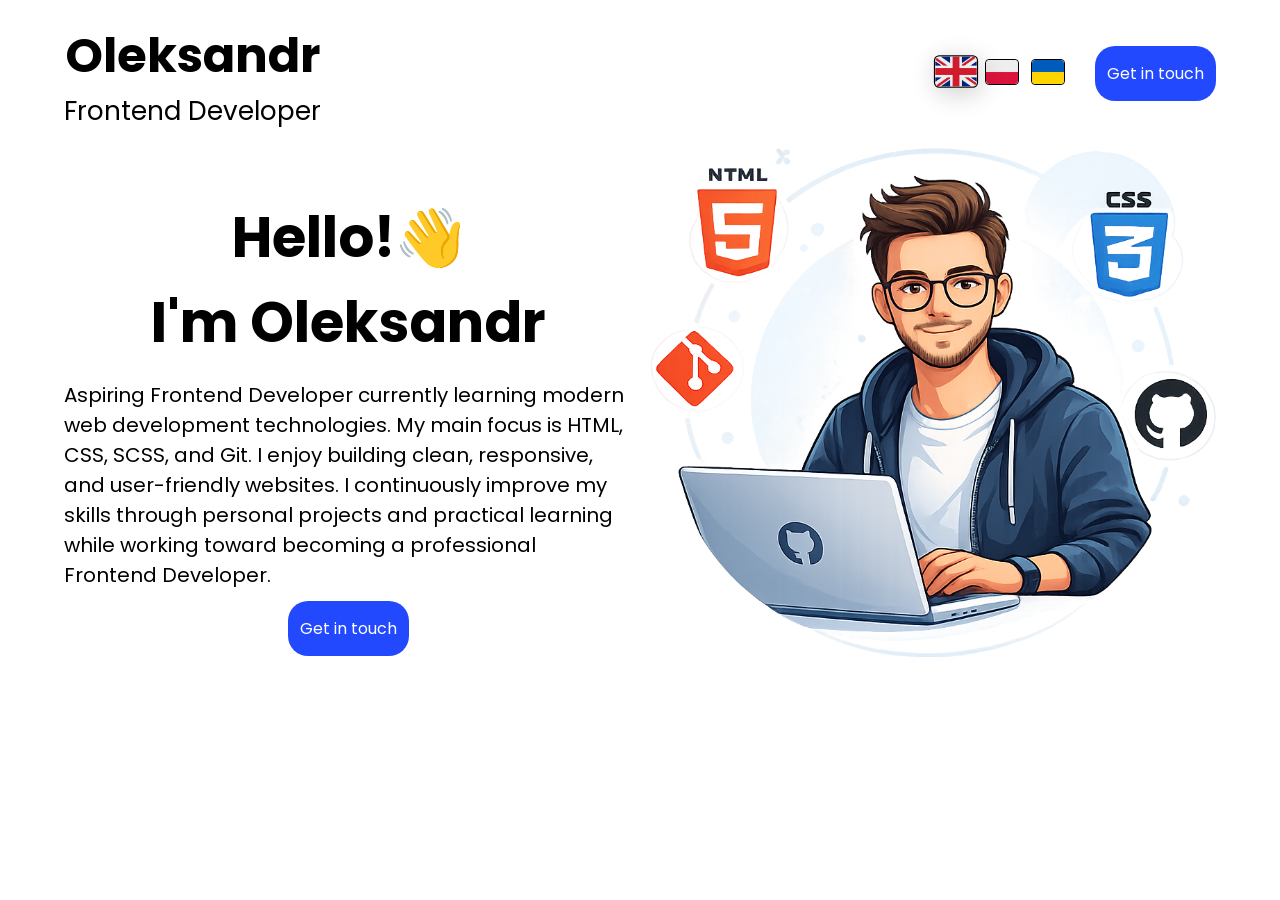
==== index.html @ ffe97f20 "First commit" ====
<!doctype html>
<html lang="en">
  <head>
    <meta charset="UTF-8" />
    <meta name="viewport" content="width=device-width, initial-scale=1.0" />
    <link rel="stylesheet" href="css/main.css" />
    <title>Portfolio</title>
  </head>
  <body>
    <header class="container">
      <div class="logo">
        <p>Oleksandr</p>
        <span>Frontend Developer</span>
      </div>
      <div class="header-btns">
        <div class="lang">
          <a class="selected" href="#"><img src="img/eng-lng.png" alt="" /></a>
          <a href="/index-pl.html"><img src="img/pl-lng.png" alt="" /></a>
          <a href="/index-ua.html"><img src="img/ua-lng.png" alt="" /></a>
        </div>
        <div class="contact">
          <a href="mailto:boriska03071997@gmail.com">Get in touch</a>
        </div>
      </div>
    </header>

    <div class="hero container">
      <div class="hero-content">
        <h1>Hello!👋</h1>
        <h1>I'm Oleksandr</h1>
        <p>
          Aspiring Frontend Developer currently learning modern web development
          technologies. My main focus is HTML, CSS, SCSS, and Git. I enjoy
          building clean, responsive, and user-friendly websites. I continuously
          improve my skills through personal projects and practical learning
          while working toward becoming a professional Frontend Developer.
        </p>
        <div class="contact">
          <a href="mailto:boriska03071997@gmail.com">Get in touch</a>
        </div>
      </div>
      <div class="hero-img">
        <img src="img/avatar.png" alt="" />
      </div>
    </div>
  </body>
</html>
---- css/main.css ----
@import url("https://fonts.googleapis.com/css2?family=Poppins:ital,wght@0,100;0,200;0,300;0,400;0,500;0,600;0,700;0,800;0,900;1,100;1,200;1,300;1,400;1,500;1,600;1,700;1,800;1,900&display=swap");
body {
  font-family: "Poppins", sans-serif;
  font-weight: 400;
  font-style: normal;
  font-size: 18px;
  text-decoration: none;
}

.container {
  position: relative;
  max-width: 1440px;
  margin: 0 auto;
}

* {
  margin: 0;
  padding: 0;
  transition: all 500ms ease;
}

a {
  text-decoration: none;
}

img {
  max-width: 100%;
}

header {
  padding-top: 20px;
  width: 90%;
  display: flex;
  justify-content: space-between;
  align-items: center;
}
header .logo {
  text-align: center;
}
header .logo p {
  font-weight: 700;
  font-size: 32px;
}
header .header-btns {
  display: flex;
  justify-content: flex-end;
  gap: 30px;
}
header .header-btns .lang {
  display: flex;
  gap: 12px;
}
header .header-btns .lang .selected {
  pointer-events: none;
}
header .header-btns .lang .selected img {
  border: 1px solid #000;
  box-shadow: 2px 4px 20px rgba(0, 0, 0, 0.2);
  transform: scale(1.3);
}
header .header-btns .lang img:hover {
  transform: scale(1.1);
  box-shadow: 2px 4px 30px rgba(0, 0, 0, 0.2);
}
header .header-btns .lang img {
  width: 24px;
  border: 1px solid #000;
  border-radius: 4px;
}
header .header-btns .contact a {
  font-size: 16px;
  color: #fff;
  padding: 16px 12px;
  border-radius: 20px;
  background: #2349ff;
}
header .header-btns .contact a:hover {
  background: #0f33e4;
  box-shadow: 2px 4px 20px rgba(0, 0, 0, 0.4);
}
@media (min-width: 768px) {
  header .logo p {
    font-size: 48px;
  }
  header .logo span {
    font-size: 26px;
  }
  header .header-btns .lang img {
    width: 32px;
  }
}

.hero {
  gap: 15px;
  width: 90%;
  display: flex;
  flex-direction: column;
  align-items: center;
}
.hero .hero-content {
  margin-top: 40px;
  width: 100%;
  text-align: center;
}
.hero .hero-content h1 {
  font-size: 48px;
  font-weight: 700;
}
.hero .hero-content p {
  margin-top: 15px;
}
.hero .hero-content .contact {
  margin-top: 24px;
}
.hero .hero-content .contact a {
  font-size: 16px;
  color: #fff;
  padding: 16px 12px;
  border-radius: 20px;
  background: #2349ff;
}
.hero .hero-content .contact a:hover {
  background: #0f33e4;
  box-shadow: 2px 4px 20px rgba(0, 0, 0, 0.4);
}
.hero .hero-img {
  width: 100%;
  overflow: hidden;
}
.hero .hero-img img {
  width: 100%;
  -o-object-fit: cover;
  object-fit: cover;
}
@media (min-width: 768px) {
  .hero {
    flex-direction: row;
  }
  .hero .hero-content {
    width: 50%;
  }
  .hero .hero-content h1 {
    font-size: 56px;
  }
  .hero .hero-content p {
    text-align: left;
    font-size: 20px;
  }
  .hero .hero-img {
    width: 50%;
  }
} /*# sourceMappingURL=main.css.map */
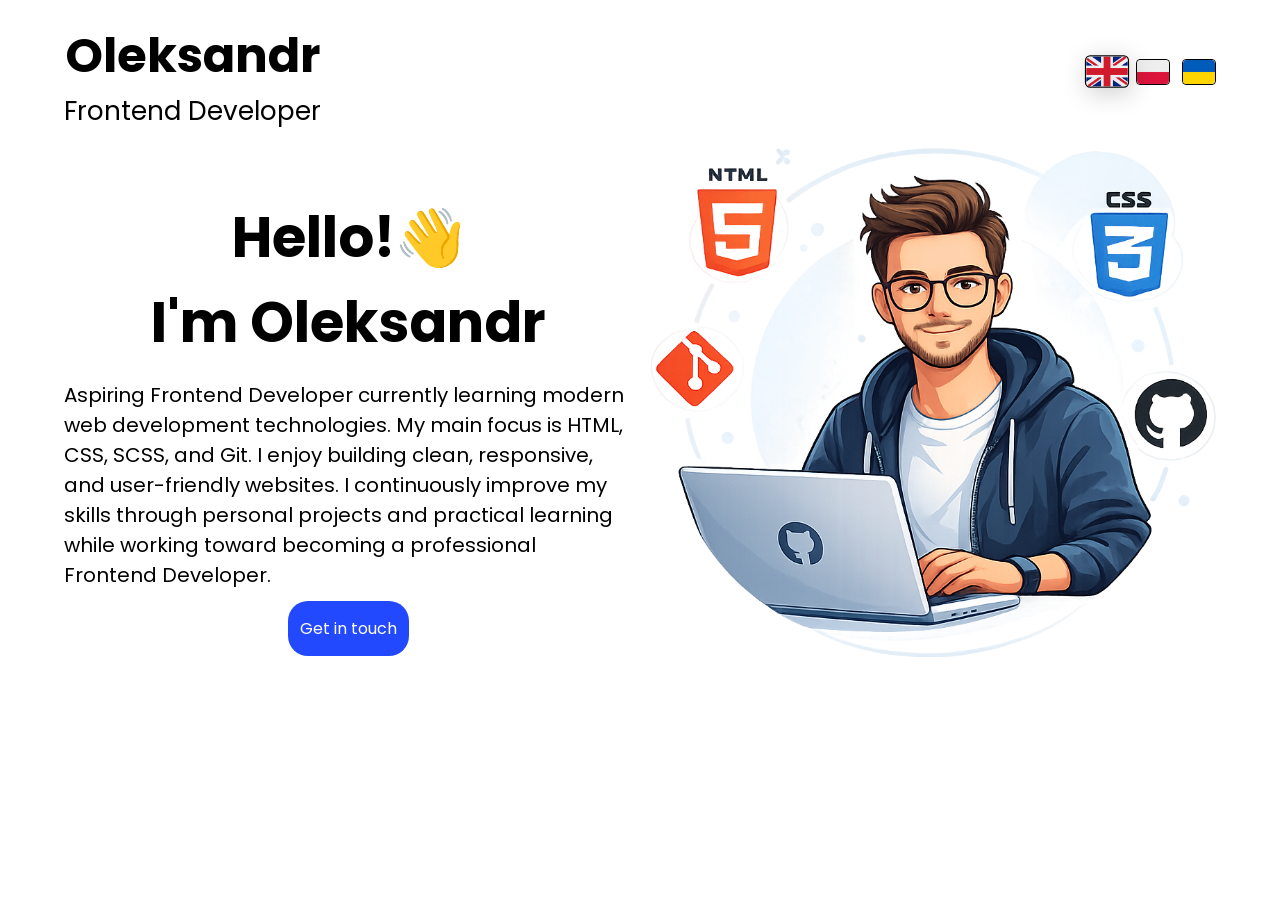
==== commit eb8b8233: "fix" ====
--- a/index.html
+++ b/index.html
@@ -15,11 +15,8 @@
       <div class="header-btns">
         <div class="lang">
           <a class="selected" href="#"><img src="img/eng-lng.png" alt="" /></a>
-          <a href="/index-pl.html"><img src="img/pl-lng.png" alt="" /></a>
-          <a href="/index-ua.html"><img src="img/ua-lng.png" alt="" /></a>
-        </div>
-        <div class="contact">
-          <a href="mailto:boriska03071997@gmail.com">Get in touch</a>
+          <a href="index-pl.html"><img src="img/pl-lng.png" alt="" /></a>
+          <a href="index-ua.html"><img src="img/ua-lng.png" alt="" /></a>
         </div>
       </div>
     </header>
--- a/css/main.css
+++ b/css/main.css
@@ -33,18 +33,22 @@
   display: flex;
   justify-content: space-between;
   align-items: center;
+  gap: 10px;
 }
 header .logo {
   text-align: center;
 }
 header .logo p {
   font-weight: 700;
-  font-size: 32px;
+  font-size: 24px;
+}
+header .logo span {
+  font-size: 14px;
 }
 header .header-btns {
   display: flex;
   justify-content: flex-end;
-  gap: 30px;
+  gap: 10px;
 }
 header .header-btns .lang {
   display: flex;
@@ -63,16 +67,16 @@
   box-shadow: 2px 4px 30px rgba(0, 0, 0, 0.2);
 }
 header .header-btns .lang img {
-  width: 24px;
+  width: 20px;
   border: 1px solid #000;
   border-radius: 4px;
 }
 header .header-btns .contact a {
-  font-size: 16px;
+  font-size: 12px;
   color: #fff;
   padding: 16px 12px;
   border-radius: 20px;
-  background: #2349ff;
+  background: #2349FF;
 }
 header .header-btns .contact a:hover {
   background: #0f33e4;
@@ -117,7 +121,7 @@
   color: #fff;
   padding: 16px 12px;
   border-radius: 20px;
-  background: #2349ff;
+  background: #2349FF;
 }
 .hero .hero-content .contact a:hover {
   background: #0f33e4;
@@ -130,7 +134,7 @@
 .hero .hero-img img {
   width: 100%;
   -o-object-fit: cover;
-  object-fit: cover;
+     object-fit: cover;
 }
 @media (min-width: 768px) {
   .hero {
@@ -149,4 +153,4 @@
   .hero .hero-img {
     width: 50%;
   }
-} /*# sourceMappingURL=main.css.map */
+}/*# sourceMappingURL=main.css.map */
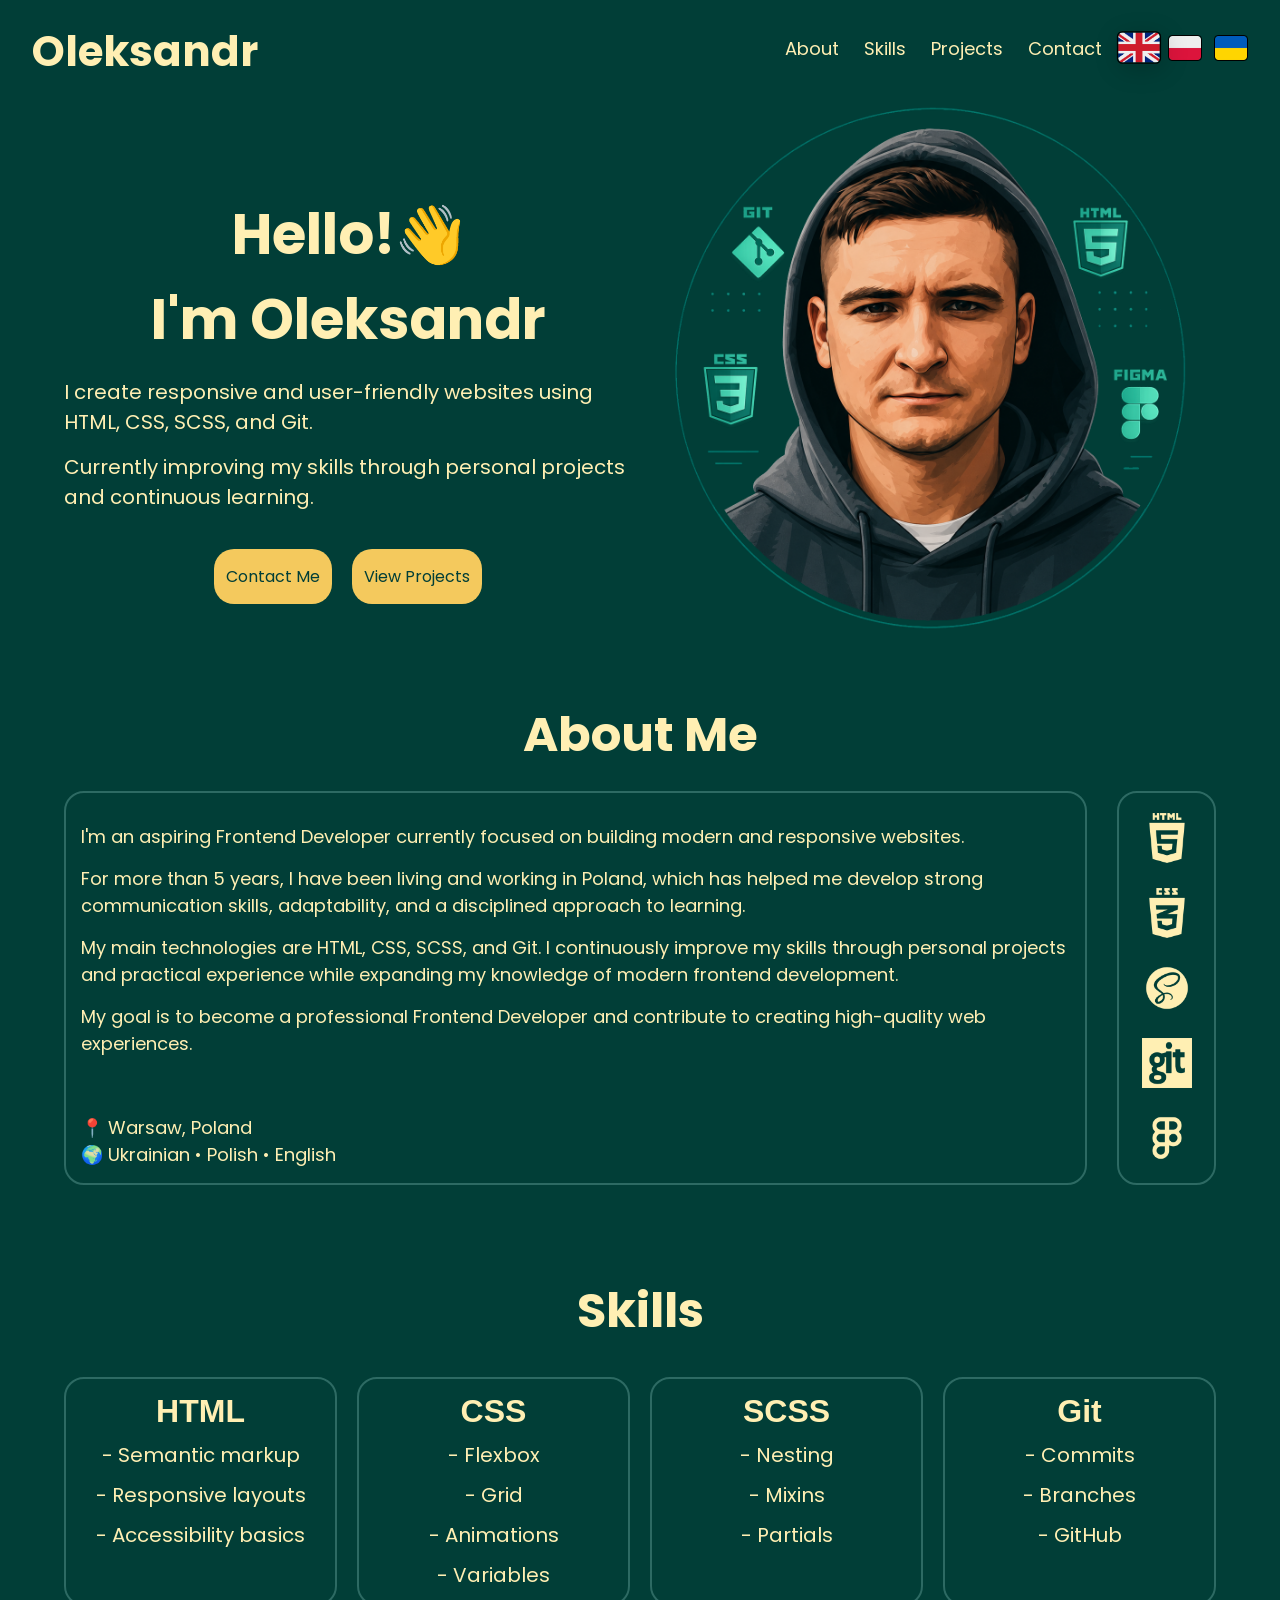
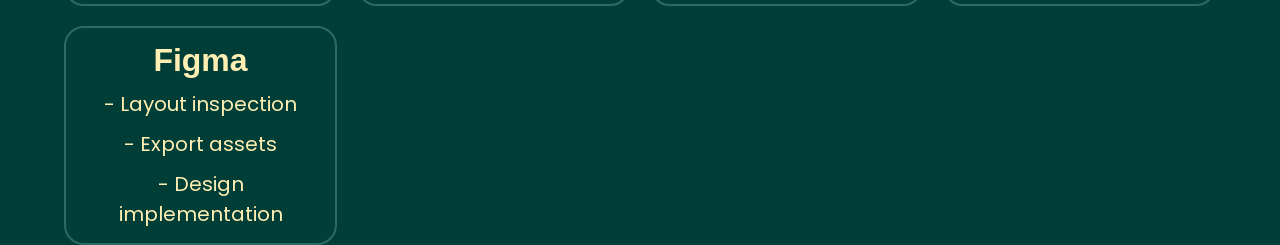
==== commit ecf93f96: "Update" ====
--- a/index.html
+++ b/index.html
@@ -8,17 +8,32 @@
   </head>
   <body>
     <header class="container">
-      <div class="logo">
-        <p>Oleksandr</p>
-        <span>Frontend Developer</span>
-      </div>
-      <div class="header-btns">
-        <div class="lang">
-          <a class="selected" href="#"><img src="img/eng-lng.png" alt="" /></a>
-          <a href="index-pl.html"><img src="img/pl-lng.png" alt="" /></a>
-          <a href="index-ua.html"><img src="img/ua-lng.png" alt="" /></a>
+      <div class="header-main">
+        <div class="logo">
+          <p>Oleksandr</p>
+        </div>
+        <div class="header-btns">
+          <nav>
+            <a href="#about">About</a>
+            <a href="#skills">Skills</a>
+            <a href="#">Projects</a>
+            <a href="#">Contact</a>
+          </nav>
+          <div class="lang">
+            <a class="selected" href="#"
+              ><img src="img/eng-lng.png" alt=""
+            /></a>
+            <a href="index-pl.html"><img src="img/pl-lng.png" alt="" /></a>
+            <a href="index-ua.html"><img src="img/ua-lng.png" alt="" /></a>
+          </div>
         </div>
       </div>
+      <nav class="mobile-nav">
+        <a href="#about">About</a>
+        <a href="#skills">Skills</a>
+        <a href="#">Projects</a>
+        <a href="#">Contact</a>
+      </nav>
     </header>
 
     <div class="hero container">
@@ -26,19 +41,103 @@
         <h1>Hello!👋</h1>
         <h1>I'm Oleksandr</h1>
         <p>
-          Aspiring Frontend Developer currently learning modern web development
-          technologies. My main focus is HTML, CSS, SCSS, and Git. I enjoy
-          building clean, responsive, and user-friendly websites. I continuously
-          improve my skills through personal projects and practical learning
-          while working toward becoming a professional Frontend Developer.
+          I create responsive and user-friendly websites using HTML, CSS, SCSS,
+          and Git.
         </p>
-        <div class="contact">
-          <a href="mailto:boriska03071997@gmail.com">Get in touch</a>
+        <p>
+          Currently improving my skills through personal projects and continuous
+          learning.
+        </p>
+        <div class="hero-btns">
+          <div class="hero-btn">
+            <a href="mailto:boriska03071997@gmail.com">Contact Me</a>
+          </div>
+          <div class="hero-btn">
+            <a href="projects.html">View Projects</a>
+          </div>
         </div>
       </div>
       <div class="hero-img">
         <img src="img/avatar.png" alt="" />
       </div>
     </div>
+
+    <div id="about" class="about container">
+      <h2>About Me</h2>
+      <div class="about-content">
+        <div class="about-text">
+          <div class="text-top">
+            <p>
+              I'm an aspiring Frontend Developer currently focused on building
+              modern and responsive websites.
+            </p>
+            <p>
+              For more than 5 years, I have been living and working in Poland,
+              which has helped me develop strong communication skills,
+              adaptability, and a disciplined approach to learning.
+            </p>
+            <p>
+              My main technologies are HTML, CSS, SCSS, and Git. I continuously
+              improve my skills through personal projects and practical
+              experience while expanding my knowledge of modern frontend
+              development.
+            </p>
+            <p>
+              My goal is to become a professional Frontend Developer and
+              contribute to creating high-quality web experiences.
+            </p>
+          </div>
+
+          <div class="text-bottom">
+            <p>📍 Warsaw, Poland</p>
+            <p>🌍 Ukrainian • Polish • English</p>
+          </div>
+        </div>
+        <div class="about-list">
+          <img src="img/html.png" alt="HTML" />
+          <img src="img/css.png" alt="CSS" />
+          <img src="img/scss.png" alt="SCSS" />
+          <img src="img/git.png" alt="Git" />
+          <img src="img/figma.png" alt="Figma" />
+        </div>
+      </div>
+    </div>
+
+    <div id="skills" class="skills-section container">
+      <h2>Skills</h2>
+      <div class="skills-content">
+        <div class="skill-card">
+          <h3>HTML</h3>
+          <p>- Semantic markup</p>
+          <p>- Responsive layouts</p>
+          <p>- Accessibility basics</p>
+        </div>
+        <div class="skill-card">
+          <h3>CSS</h3>
+          <p>- Flexbox</p>
+          <p>- Grid</p>
+          <p>- Animations</p>
+          <p>- Variables</p>
+        </div>
+        <div class="skill-card">
+          <h3>SCSS</h3>
+          <p>- Nesting</p>
+          <p>- Mixins</p>
+          <p>- Partials</p>
+        </div>
+        <div class="skill-card">
+          <h3>Git</h3>
+          <p>- Commits</p>
+          <p>- Branches</p>
+          <p>- GitHub</p>
+        </div>
+        <div class="skill-card">
+          <h3>Figma</h3>
+          <p>- Layout inspection</p>
+          <p>- Export assets</p>
+          <p>- Design implementation</p>
+        </div>
+      </div>
+    </div>
   </body>
 </html>
--- a/css/main.css
+++ b/css/main.css
@@ -5,6 +5,8 @@
   font-style: normal;
   font-size: 18px;
   text-decoration: none;
+  color: #ffefb3;
+  background-color: #013e37;
 }
 
 .container {
@@ -21,76 +23,81 @@
 
 a {
   text-decoration: none;
+  color: #ffefb3;
 }
 
 img {
   max-width: 100%;
 }
 
-header {
+header .header-main {
   padding-top: 20px;
-  width: 90%;
+  margin: 0 auto;
+  width: 95%;
   display: flex;
   justify-content: space-between;
   align-items: center;
   gap: 10px;
 }
-header .logo {
-  text-align: center;
-}
-header .logo p {
+header .header-main .logo {
+  text-align: center;
+}
+header .header-main .logo p {
   font-weight: 700;
   font-size: 24px;
 }
-header .logo span {
-  font-size: 14px;
-}
-header .header-btns {
+header .header-main .header-btns {
   display: flex;
   justify-content: flex-end;
-  gap: 10px;
-}
-header .header-btns .lang {
+  gap: 20px;
+}
+header .header-main .header-btns nav {
+  display: none;
+}
+header .header-main .header-btns .lang {
   display: flex;
   gap: 12px;
 }
-header .header-btns .lang .selected {
+header .header-main .header-btns .lang .selected {
   pointer-events: none;
 }
-header .header-btns .lang .selected img {
+header .header-main .header-btns .lang .selected img {
   border: 1px solid #000;
   box-shadow: 2px 4px 20px rgba(0, 0, 0, 0.2);
   transform: scale(1.3);
 }
-header .header-btns .lang img:hover {
+header .header-main .header-btns .lang img:hover {
   transform: scale(1.1);
   box-shadow: 2px 4px 30px rgba(0, 0, 0, 0.2);
 }
-header .header-btns .lang img {
+header .header-main .header-btns .lang img {
   width: 20px;
   border: 1px solid #000;
   border-radius: 4px;
 }
-header .header-btns .contact a {
-  font-size: 12px;
-  color: #fff;
-  padding: 16px 12px;
-  border-radius: 20px;
-  background: #2349FF;
-}
-header .header-btns .contact a:hover {
-  background: #0f33e4;
-  box-shadow: 2px 4px 20px rgba(0, 0, 0, 0.4);
-}
-@media (min-width: 768px) {
-  header .logo p {
-    font-size: 48px;
-  }
-  header .logo span {
+header .mobile-nav {
+  display: flex;
+  justify-content: center;
+  gap: 20px;
+}
+@media (min-width: 768px) {
+  header .header-main .logo p {
+    font-size: 42px;
+  }
+  header .header-main .logo span {
     font-size: 26px;
   }
-  header .header-btns .lang img {
+  header .header-main .header-btns nav {
+    display: block;
+  }
+  header .header-main .header-btns nav a {
+    margin-left: 20px;
+  }
+  header .header-main .header-btns .lang img {
     width: 32px;
+  }
+  header .mobile-nav {
+    display: none;
   }
 }
 
@@ -113,18 +120,21 @@
 .hero .hero-content p {
   margin-top: 15px;
 }
-.hero .hero-content .contact {
-  margin-top: 24px;
-}
-.hero .hero-content .contact a {
+.hero .hero-content .hero-btns {
+  padding-top: 50px;
+  display: flex;
+  justify-content: center;
+  gap: 20px;
+}
+.hero .hero-content .hero-btns .hero-btn a {
   font-size: 16px;
-  color: #fff;
+  color: #013e37;
   padding: 16px 12px;
   border-radius: 20px;
-  background: #2349FF;
-}
-.hero .hero-content .contact a:hover {
-  background: #0f33e4;
+  background: #F4C95D;
+}
+.hero .hero-content .hero-btns .hero-btn a:hover {
+  background: #FFD86E;
   box-shadow: 2px 4px 20px rgba(0, 0, 0, 0.4);
 }
 .hero .hero-img {
@@ -153,4 +163,108 @@
   .hero .hero-img {
     width: 50%;
   }
+}
+
+.about {
+  width: 90%;
+  margin-top: 40px;
+}
+.about h2 {
+  font-size: 42px;
+  text-align: center;
+}
+.about .about-content {
+  display: flex;
+  flex-direction: column;
+}
+.about .about-content .about-text {
+  display: flex;
+  flex-direction: column;
+  justify-content: space-between;
+  gap: 20px;
+  margin-top: 20px;
+  padding: 15px;
+  text-align: center;
+  border: 2px solid #2D6A63;
+  border-radius: 20px;
+}
+.about .about-content .about-text .text-top p {
+  margin-top: 15px;
+}
+.about .about-content .about-text .text-bottom {
+  bottom: 0;
+}
+.about .about-content .about-list {
+  margin-top: 20px;
+  padding: 20px;
+  display: flex;
+  justify-content: space-between;
+  border: 2px solid #2D6A63;
+  border-radius: 20px;
+}
+.about .about-content .about-list img {
+  width: 50px;
+}
+@media (min-width: 768px) {
+  .about h2 {
+    font-size: 48px;
+  }
+  .about .about-content {
+    flex-direction: row;
+    gap: 30px;
+  }
+  .about .about-content .about-text {
+    text-align: left;
+  }
+  .about .about-content .about-list {
+    width: 100px;
+    gap: 25px;
+    flex-direction: column;
+    align-items: center;
+    grid-template-columns: repeat(1, 1fr);
+  }
+}
+
+.skills-section {
+  padding-top: 60px;
+}
+.skills-section h2 {
+  font-size: 42px;
+}
+.skills-section {
+  width: 90%;
+  margin-top: 30px;
+  text-align: center;
+}
+.skills-section .skills-content {
+  margin-top: 30px;
+  display: grid;
+  gap: 20px;
+  grid-template-columns: repeat(2, 1fr);
+}
+.skills-section .skills-content .skill-card {
+  padding: 14px;
+  border: 2px solid #2D6A63;
+  border-radius: 20px;
+}
+.skills-section .skills-content .skill-card h3 {
+  font-size: 32px;
+  font-weight: 600;
+}
+.skills-section .skills-content .skill-card p {
+  margin-top: 10px;
+  font-size: 20px;
+}
+@media (min-width: 768px) {
+  .skills-section h2 {
+    font-size: 48px;
+  }
+  .skills-section .skills-content {
+    grid-template-columns: repeat(3, 1fr);
+  }
+}
+@media (min-width: 1024px) {
+  .skills-section .skills-content {
+    grid-template-columns: repeat(4, 1fr);
+  }
 }/*# sourceMappingURL=main.css.map */
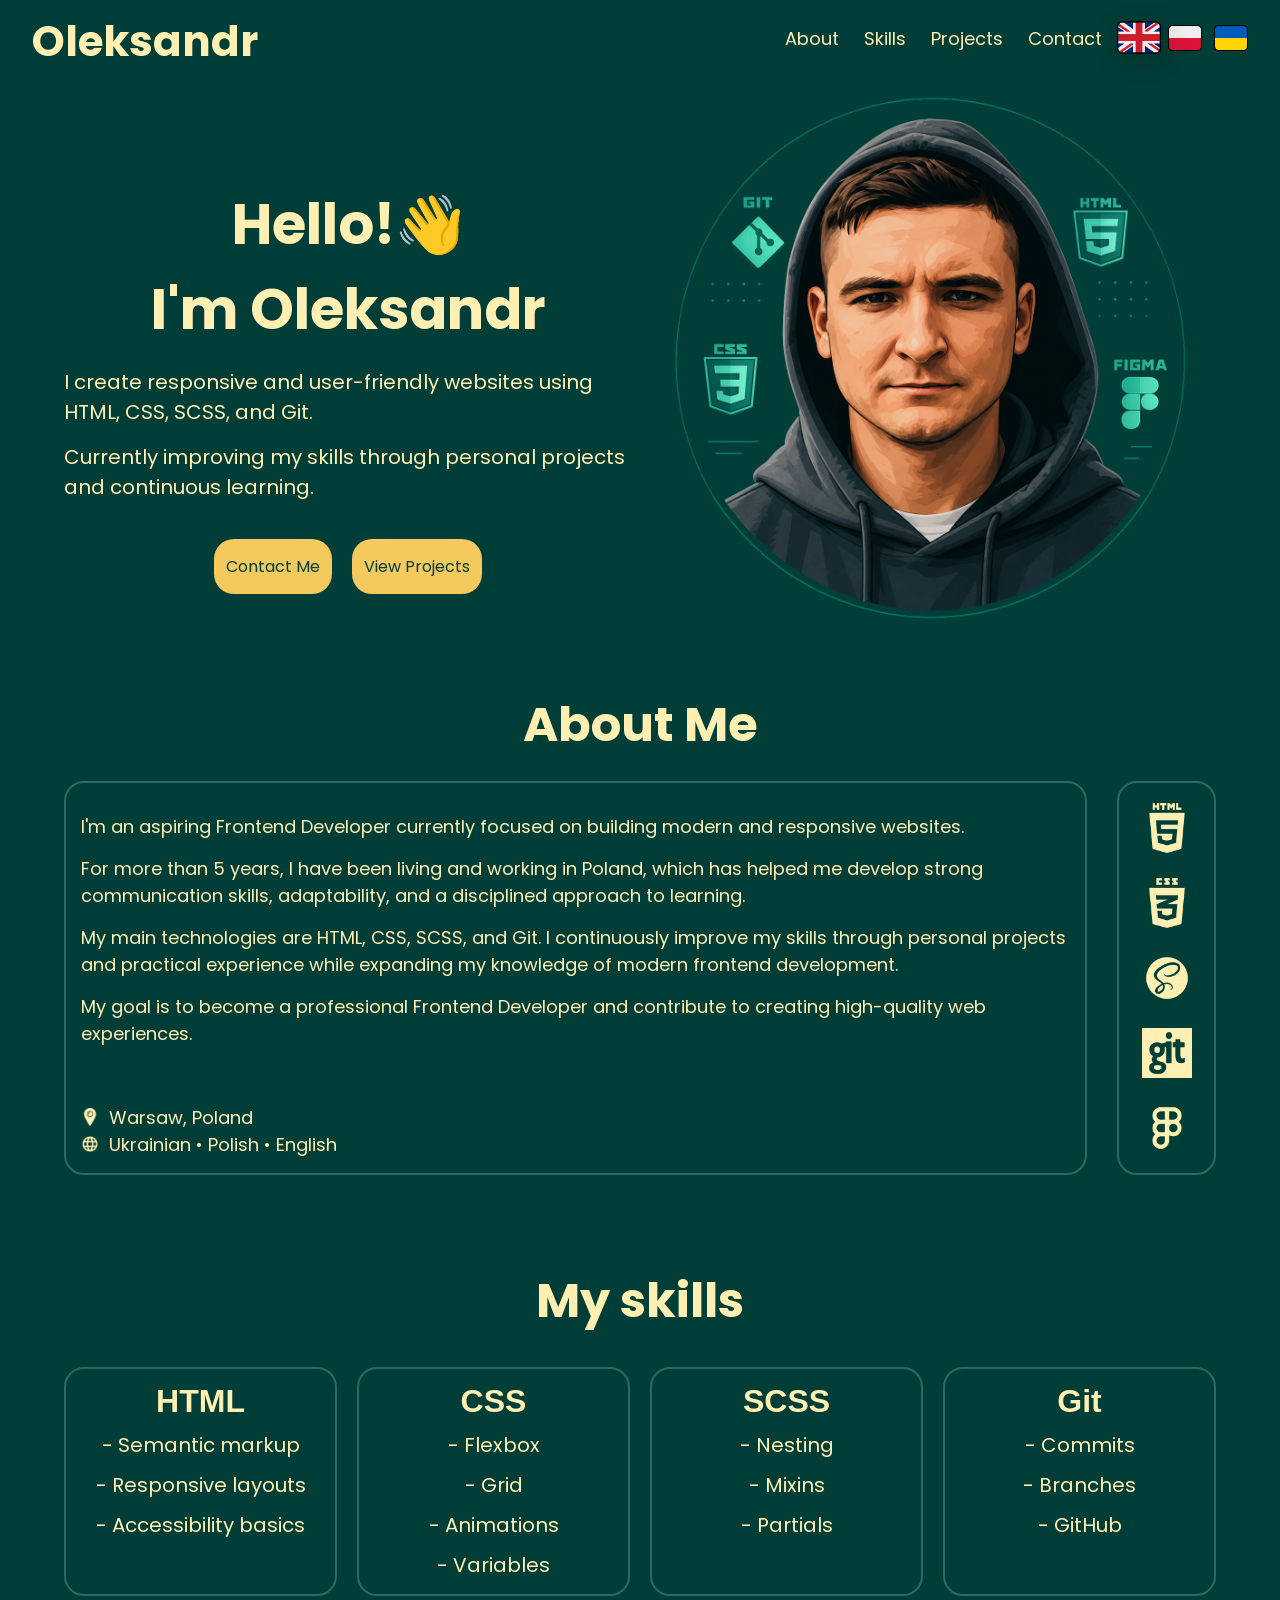
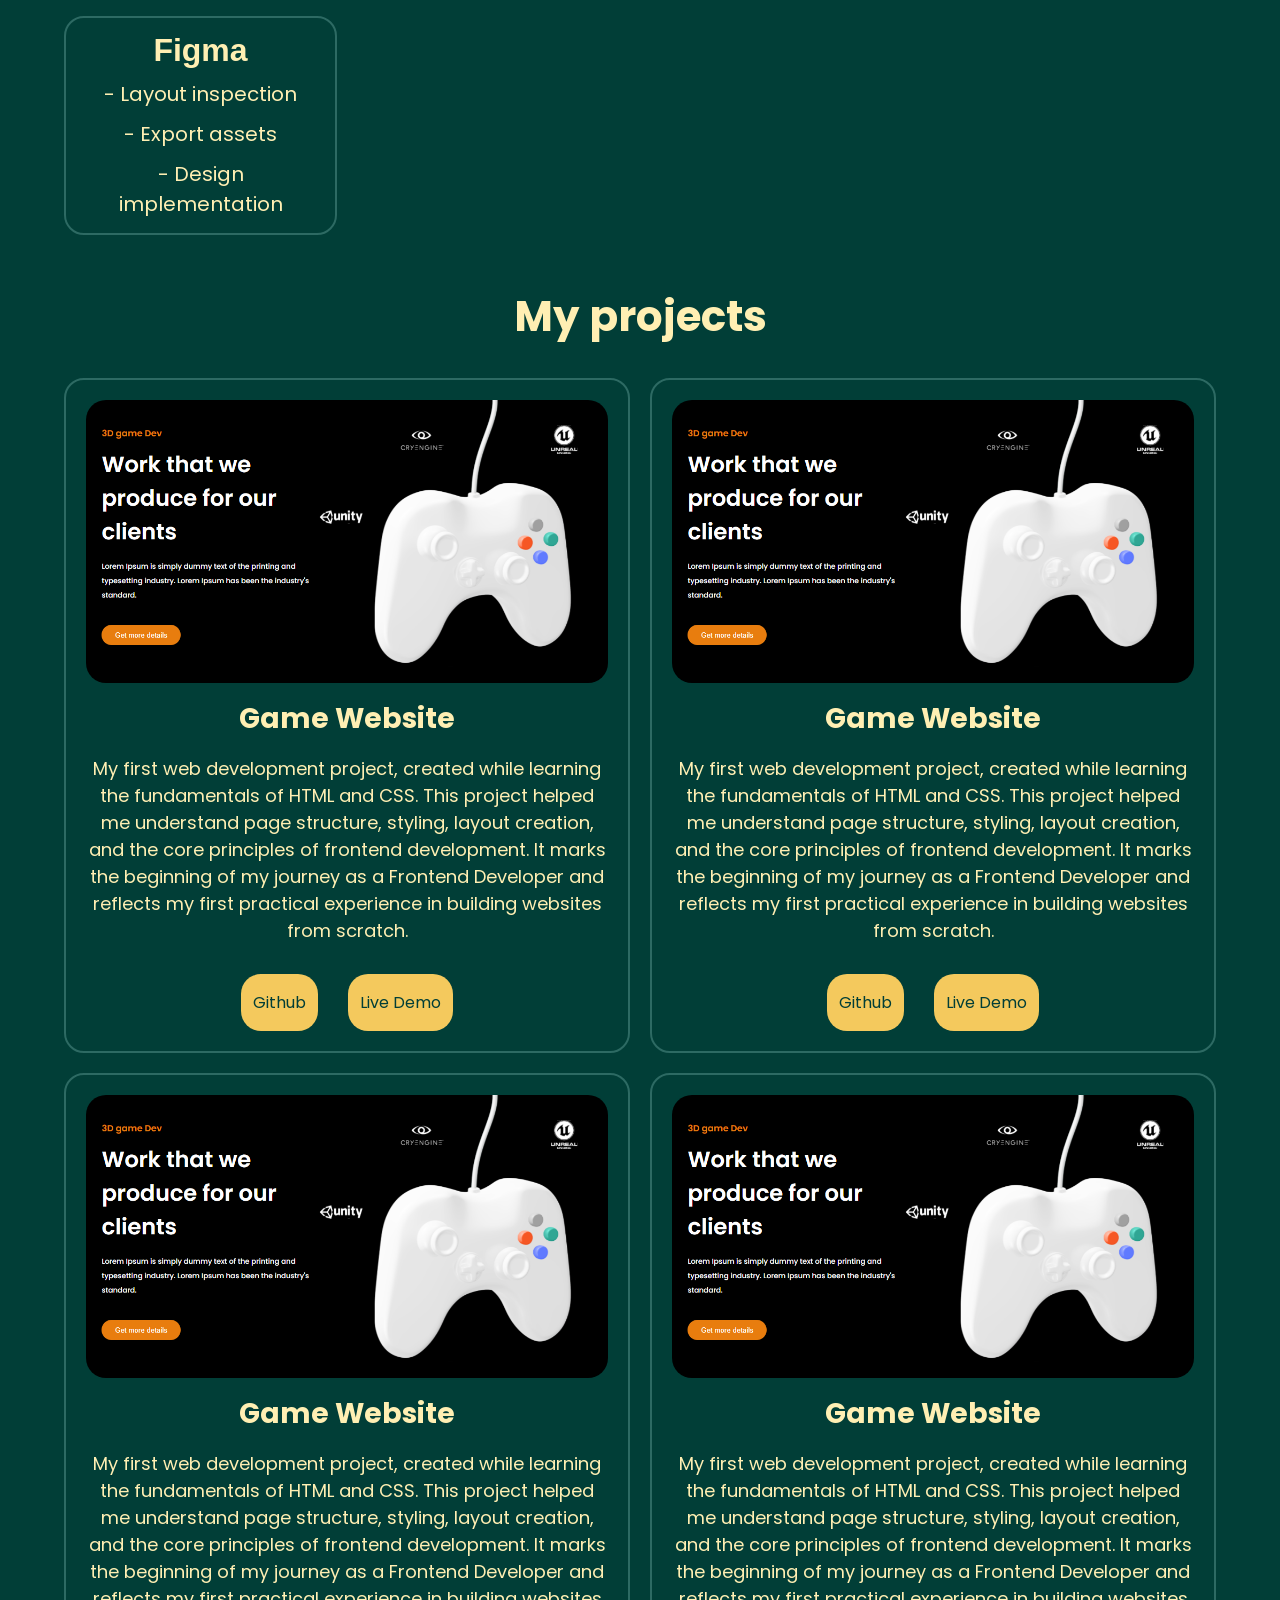
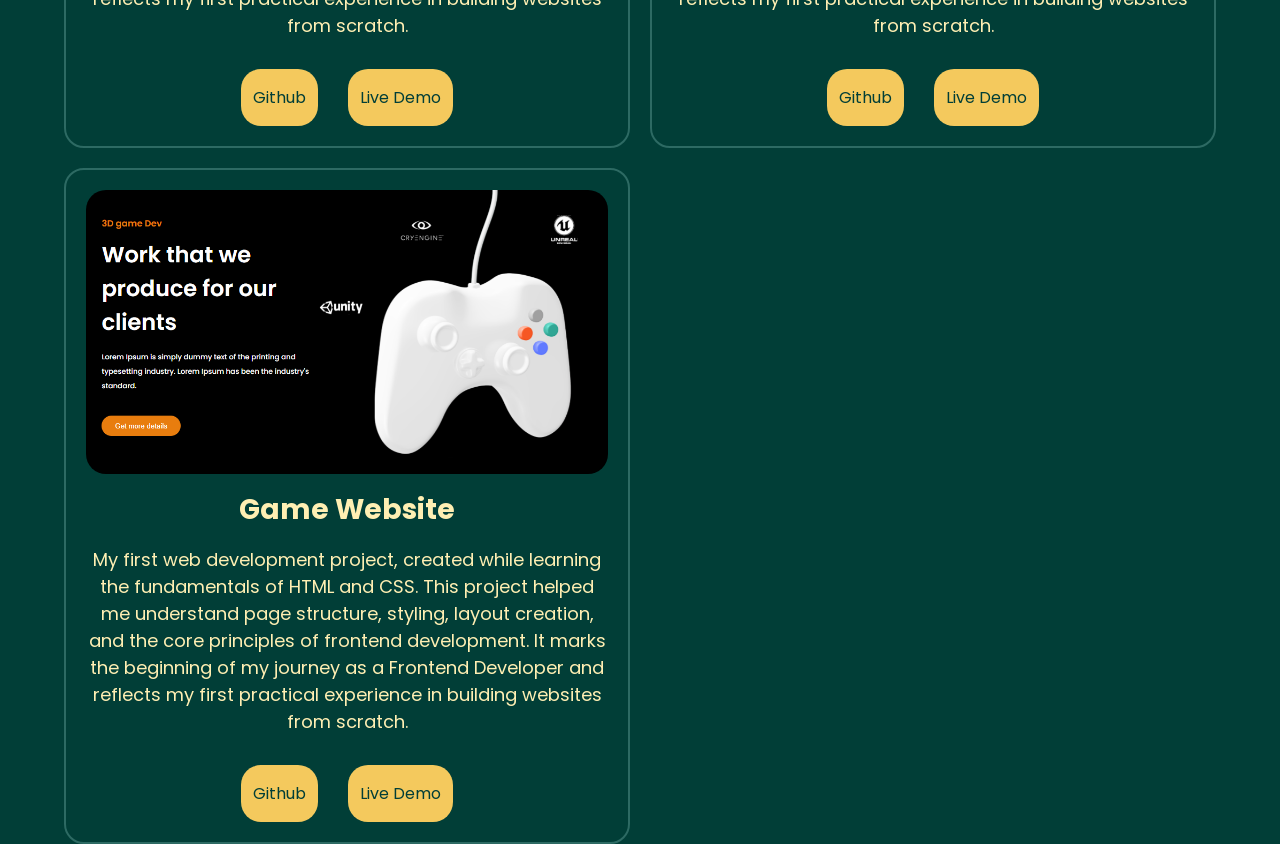
==== commit a563c965: "add "projects" section" ====
--- a/index.html
+++ b/index.html
@@ -16,7 +16,7 @@
           <nav>
             <a href="#about">About</a>
             <a href="#skills">Skills</a>
-            <a href="#">Projects</a>
+            <a href="#projects">Projects</a>
             <a href="#">Contact</a>
           </nav>
           <div class="lang">
@@ -31,7 +31,7 @@
       <nav class="mobile-nav">
         <a href="#about">About</a>
         <a href="#skills">Skills</a>
-        <a href="#">Projects</a>
+        <a href="#projects">Projects</a>
         <a href="#">Contact</a>
       </nav>
     </header>
@@ -89,8 +89,14 @@
           </div>
 
           <div class="text-bottom">
-            <p>📍 Warsaw, Poland</p>
-            <p>🌍 Ukrainian • Polish • English</p>
+            <div class="bottom-info">
+              <img src="img/map-point.png" alt="" />
+              <span>Warsaw, Poland</span>
+            </div>
+            <div class="bottom-info">
+              <img src="img/lng.png" alt="" />
+              <span>Ukrainian • Polish • English</span>
+            </div>
           </div>
         </div>
         <div class="about-list">
@@ -104,7 +110,7 @@
     </div>
 
     <div id="skills" class="skills-section container">
-      <h2>Skills</h2>
+      <h2>My skills</h2>
       <div class="skills-content">
         <div class="skill-card">
           <h3>HTML</h3>
@@ -139,5 +145,111 @@
         </div>
       </div>
     </div>
+
+    <div id="projects" class="projects-section container">
+      <h2>My projects</h2>
+      <div class="projects-content">
+        <div class="project-card">
+          <img src="img/game-website-prewiew.png" alt="" />
+          <h3>Game Website</h3>
+          <p>
+            My first web development project, created while learning the
+            fundamentals of HTML and CSS. This project helped me understand page
+            structure, styling, layout creation, and the core principles of
+            frontend development. It marks the beginning of my journey as a
+            Frontend Developer and reflects my first practical experience in
+            building websites from scratch.
+          </p>
+          <div class="links">
+            <a href="https://github.com/TheGiaty/game-website" target="_blank"
+              >Github</a
+            >
+            <a href="https://thegiaty.github.io/game-website" target="_blank"
+              >Live Demo</a
+            >
+          </div>
+        </div>
+        <div class="project-card">
+          <img src="img/game-website-prewiew.png" alt="" />
+          <h3>Game Website</h3>
+          <p>
+            My first web development project, created while learning the
+            fundamentals of HTML and CSS. This project helped me understand page
+            structure, styling, layout creation, and the core principles of
+            frontend development. It marks the beginning of my journey as a
+            Frontend Developer and reflects my first practical experience in
+            building websites from scratch.
+          </p>
+          <div class="links">
+            <a href="https://github.com/TheGiaty/game-website" target="_blank"
+              >Github</a
+            >
+            <a href="https://thegiaty.github.io/game-website" target="_blank"
+              >Live Demo</a
+            >
+          </div>
+        </div>
+        <div class="project-card">
+          <img src="img/game-website-prewiew.png" alt="" />
+          <h3>Game Website</h3>
+          <p>
+            My first web development project, created while learning the
+            fundamentals of HTML and CSS. This project helped me understand page
+            structure, styling, layout creation, and the core principles of
+            frontend development. It marks the beginning of my journey as a
+            Frontend Developer and reflects my first practical experience in
+            building websites from scratch.
+          </p>
+          <div class="links">
+            <a href="https://github.com/TheGiaty/game-website" target="_blank"
+              >Github</a
+            >
+            <a href="https://thegiaty.github.io/game-website" target="_blank"
+              >Live Demo</a
+            >
+          </div>
+        </div>
+        <div class="project-card">
+          <img src="img/game-website-prewiew.png" alt="" />
+          <h3>Game Website</h3>
+          <p>
+            My first web development project, created while learning the
+            fundamentals of HTML and CSS. This project helped me understand page
+            structure, styling, layout creation, and the core principles of
+            frontend development. It marks the beginning of my journey as a
+            Frontend Developer and reflects my first practical experience in
+            building websites from scratch.
+          </p>
+          <div class="links">
+            <a href="https://github.com/TheGiaty/game-website" target="_blank"
+              >Github</a
+            >
+            <a href="https://thegiaty.github.io/game-website" target="_blank"
+              >Live Demo</a
+            >
+          </div>
+        </div>
+        <div class="project-card">
+          <img src="img/game-website-prewiew.png" alt="" />
+          <h3>Game Website</h3>
+          <p>
+            My first web development project, created while learning the
+            fundamentals of HTML and CSS. This project helped me understand page
+            structure, styling, layout creation, and the core principles of
+            frontend development. It marks the beginning of my journey as a
+            Frontend Developer and reflects my first practical experience in
+            building websites from scratch.
+          </p>
+          <div class="links">
+            <a href="https://github.com/TheGiaty/game-website" target="_blank"
+              >Github</a
+            >
+            <a href="https://thegiaty.github.io/game-website" target="_blank"
+              >Live Demo</a
+            >
+          </div>
+        </div>
+      </div>
+    </div>
   </body>
 </html>
--- a/css/main.css
+++ b/css/main.css
@@ -31,7 +31,7 @@
 }
 
 header .header-main {
-  padding-top: 20px;
+  padding-top: 10px;
   margin: 0 auto;
   width: 95%;
   display: flex;
@@ -76,6 +76,7 @@
   border-radius: 4px;
 }
 header .mobile-nav {
+  margin-top: 20px;
   display: flex;
   justify-content: center;
   gap: 20px;
@@ -191,8 +192,13 @@
 .about .about-content .about-text .text-top p {
   margin-top: 15px;
 }
-.about .about-content .about-text .text-bottom {
-  bottom: 0;
+.about .about-content .about-text .text-bottom .bottom-info {
+  display: flex;
+  align-items: center;
+  gap: 10px;
+}
+.about .about-content .about-text .text-bottom .bottom-info img {
+  width: 18px;
 }
 .about .about-content .about-list {
   margin-top: 20px;
@@ -267,4 +273,67 @@
   .skills-section .skills-content {
     grid-template-columns: repeat(4, 1fr);
   }
+}
+
+.projects-section {
+  padding-top: 50px;
+  width: 90%;
+  text-align: center;
+}
+.projects-section h2 {
+  font-size: 42px;
+}
+.projects-section .projects-content {
+  margin-top: 30px;
+  display: grid;
+  grid-template-columns: repeat(1, 1fr);
+  gap: 20px;
+}
+.projects-section .projects-content .project-card {
+  margin: 0 auto;
+  padding: 20px;
+  border: 2px solid #2D6A63;
+  border-radius: 20px;
+  display: flex;
+  flex-direction: column;
+  overflow: hidden;
+}
+.projects-section .projects-content .project-card img {
+  border-radius: 20px;
+  -o-object-fit: cover;
+     object-fit: cover;
+  -o-object-position: center;
+     object-position: center;
+  width: 100%;
+  height: 100%;
+}
+.projects-section .projects-content .project-card h3 {
+  margin-top: 15px;
+  margin-bottom: 15px;
+  font-size: 28px;
+}
+.projects-section .projects-content .project-card p {
+  margin-bottom: 30px;
+}
+.projects-section .projects-content .project-card .links {
+  display: flex;
+  justify-content: center;
+  gap: 30px;
+}
+.projects-section .projects-content .project-card .links a {
+  display: inline-block;
+  font-size: 16px;
+  color: #013e37;
+  padding: 16px 12px;
+  border-radius: 20px;
+  background: #F4C95D;
+}
+.projects-section .projects-content .project-card .links a:hover {
+  background: #FFD86E;
+  box-shadow: 2px 4px 20px rgba(0, 0, 0, 0.4);
+}
+@media (min-width: 1024px) {
+  .projects-section .projects-content {
+    grid-template-columns: repeat(2, 1fr);
+  }
 }/*# sourceMappingURL=main.css.map */
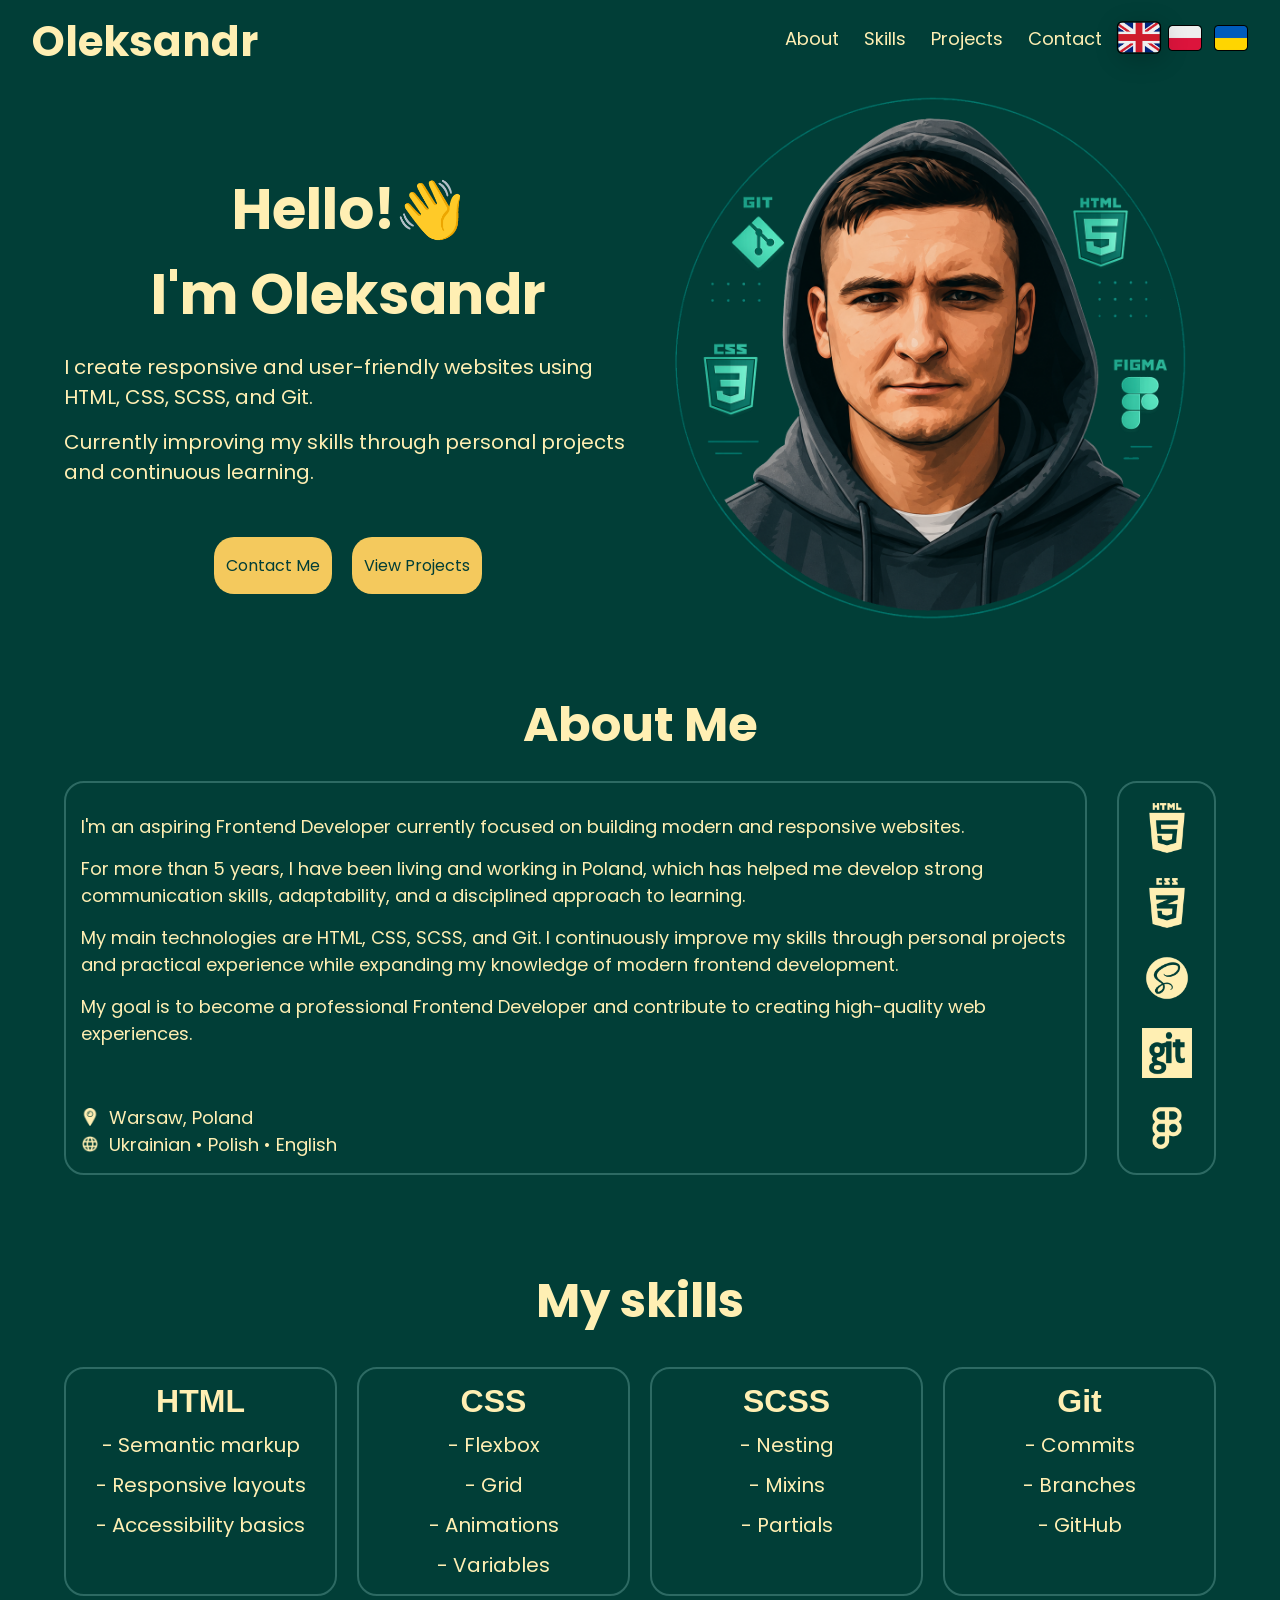
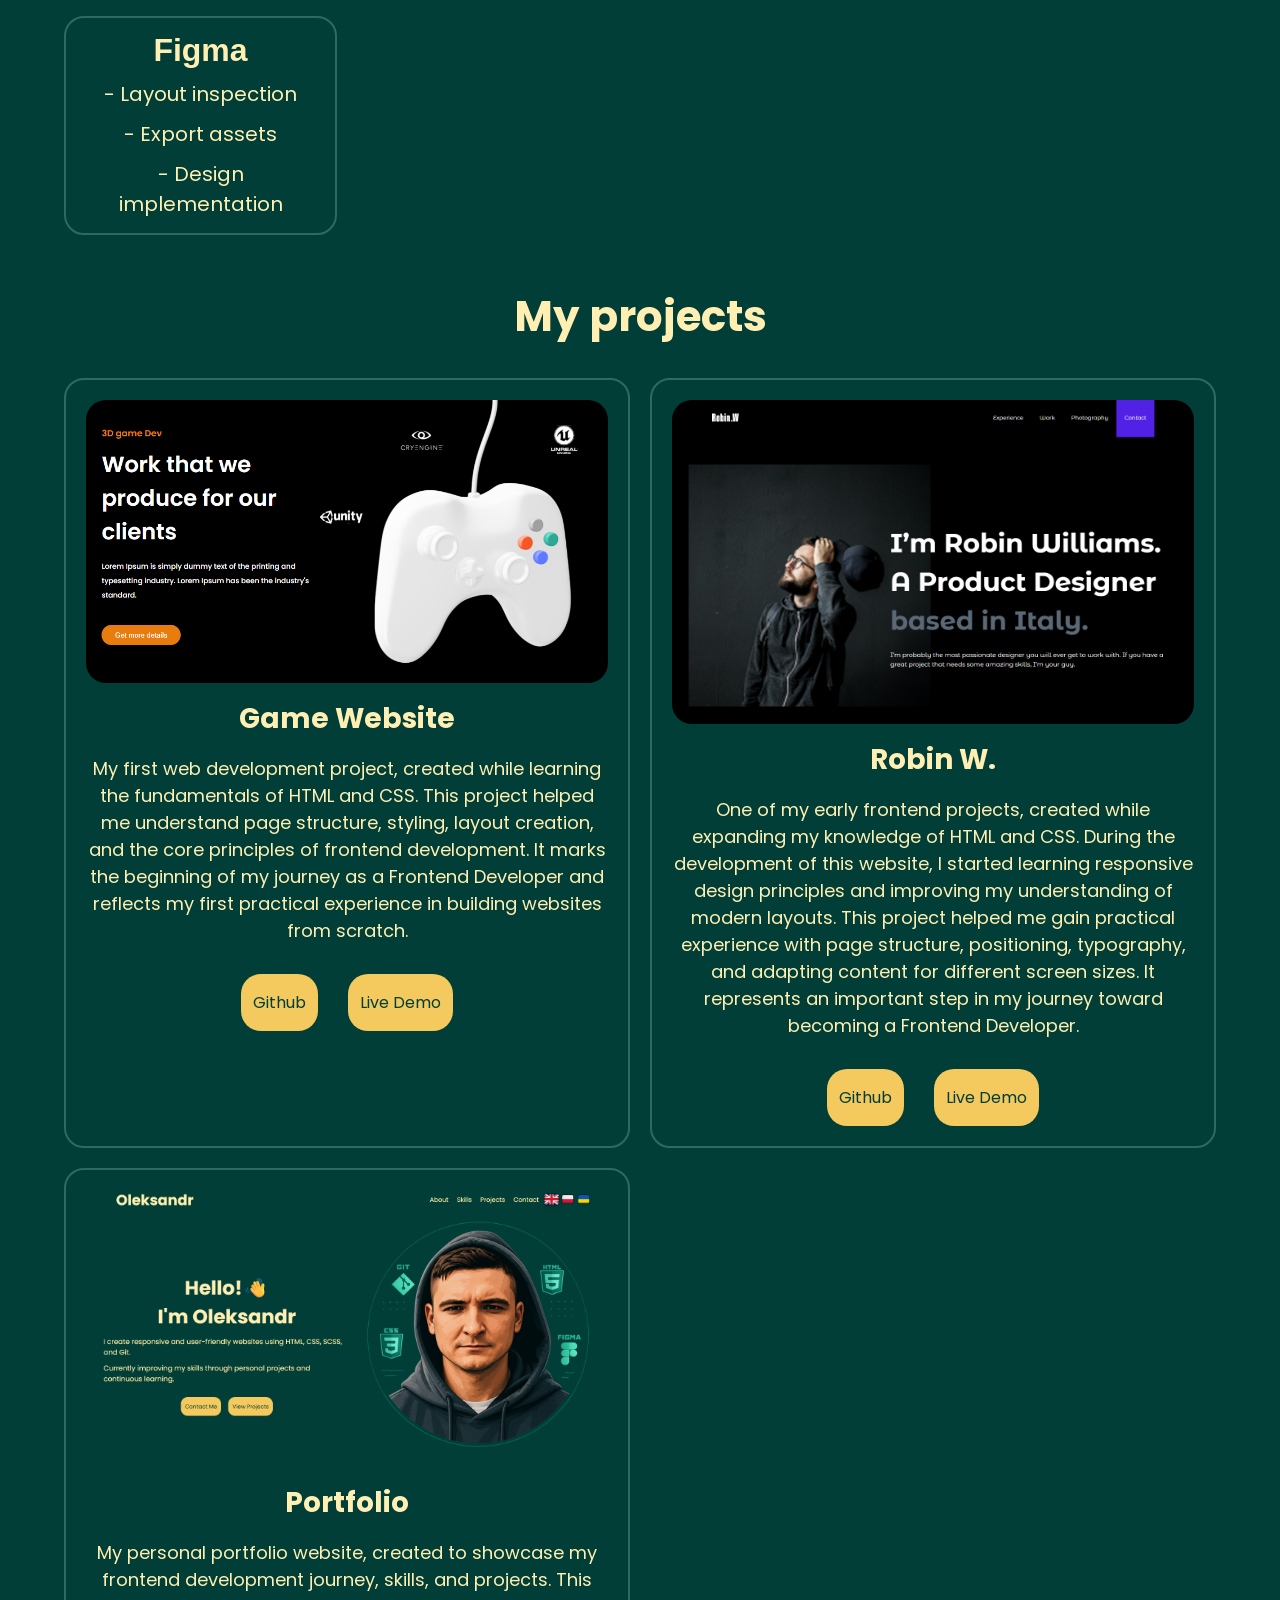
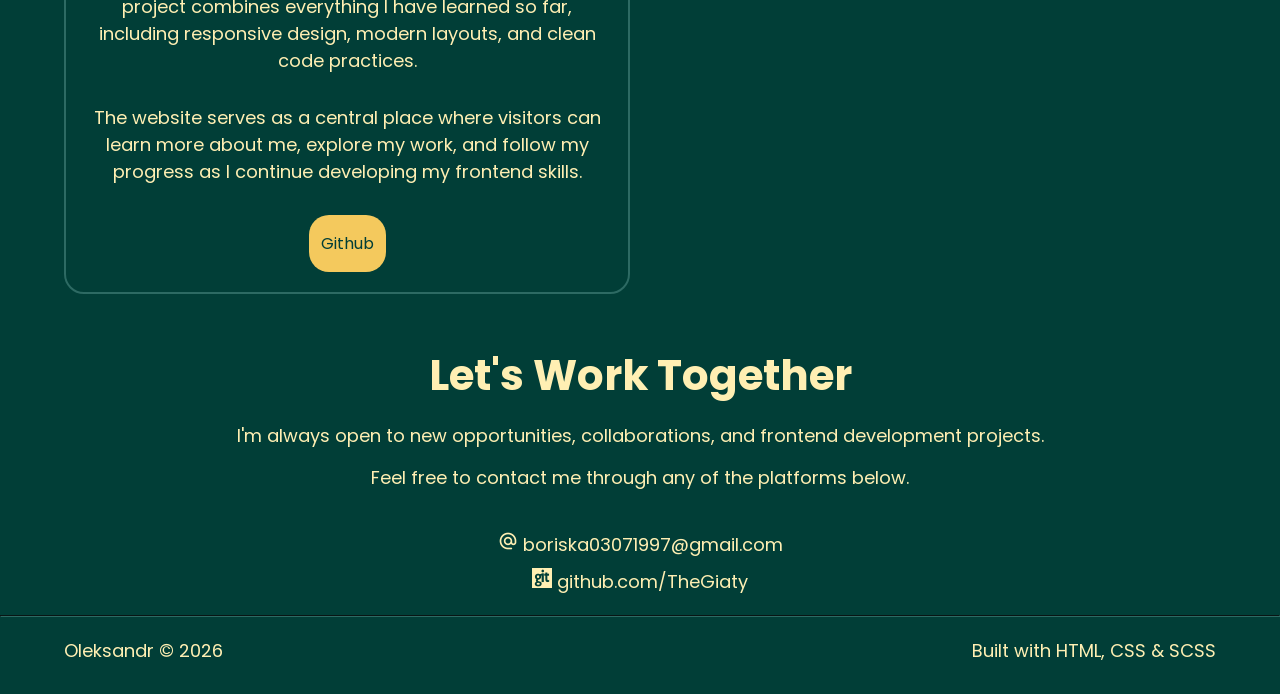
==== commit 21b9ccca: "add contact section and footer" ====
--- a/index.html
+++ b/index.html
@@ -17,7 +17,7 @@
             <a href="#about">About</a>
             <a href="#skills">Skills</a>
             <a href="#projects">Projects</a>
-            <a href="#">Contact</a>
+            <a href="#contact">Contact</a>
           </nav>
           <div class="lang">
             <a class="selected" href="#"
@@ -32,7 +32,7 @@
         <a href="#about">About</a>
         <a href="#skills">Skills</a>
         <a href="#projects">Projects</a>
-        <a href="#">Contact</a>
+        <a href="#contact">Contact</a>
       </nav>
     </header>
 
@@ -53,7 +53,7 @@
             <a href="mailto:boriska03071997@gmail.com">Contact Me</a>
           </div>
           <div class="hero-btn">
-            <a href="projects.html">View Projects</a>
+            <a href="#projects">View Projects</a>
           </div>
         </div>
       </div>
@@ -150,7 +150,7 @@
       <h2>My projects</h2>
       <div class="projects-content">
         <div class="project-card">
-          <img src="img/game-website-prewiew.png" alt="" />
+          <img src="img/projects/game-website-preview.png" alt="" />
           <h3>Game Website</h3>
           <p>
             My first web development project, created while learning the
@@ -170,86 +170,78 @@
           </div>
         </div>
         <div class="project-card">
-          <img src="img/game-website-prewiew.png" alt="" />
-          <h3>Game Website</h3>
-          <p>
-            My first web development project, created while learning the
-            fundamentals of HTML and CSS. This project helped me understand page
-            structure, styling, layout creation, and the core principles of
-            frontend development. It marks the beginning of my journey as a
-            Frontend Developer and reflects my first practical experience in
-            building websites from scratch.
+          <img src="img/projects/Robin-W.-preview.png" alt="" />
+          <h3>Robin W.</h3>
+          <p>
+            One of my early frontend projects, created while expanding my
+            knowledge of HTML and CSS. During the development of this website, I
+            started learning responsive design principles and improving my
+            understanding of modern layouts. This project helped me gain
+            practical experience with page structure, positioning, typography,
+            and adapting content for different screen sizes. It represents an
+            important step in my journey toward becoming a Frontend Developer.
           </p>
           <div class="links">
-            <a href="https://github.com/TheGiaty/game-website" target="_blank"
+            <a href="https://github.com/TheGiaty/robinW." target="_blank"
               >Github</a
             >
-            <a href="https://thegiaty.github.io/game-website" target="_blank"
+            <a href="https://thegiaty.github.io/robinW." target="_blank"
               >Live Demo</a
             >
           </div>
         </div>
         <div class="project-card">
-          <img src="img/game-website-prewiew.png" alt="" />
-          <h3>Game Website</h3>
-          <p>
-            My first web development project, created while learning the
-            fundamentals of HTML and CSS. This project helped me understand page
-            structure, styling, layout creation, and the core principles of
-            frontend development. It marks the beginning of my journey as a
-            Frontend Developer and reflects my first practical experience in
-            building websites from scratch.
+          <img src="img/projects/portfolio-preview.png" alt="" />
+          <h3>Portfolio</h3>
+          <p>
+            My personal portfolio website, created to showcase my frontend
+            development journey, skills, and projects. This project combines
+            everything I have learned so far, including responsive design,
+            modern layouts, and clean code practices.
+          </p>
+          <p>
+            The website serves as a central place where visitors can learn more
+            about me, explore my work, and follow my progress as I continue
+            developing my frontend skills.
           </p>
           <div class="links">
-            <a href="https://github.com/TheGiaty/game-website" target="_blank"
+            <a href="https://github.com/TheGiaty/portfolio" target="_blank"
               >Github</a
             >
-            <a href="https://thegiaty.github.io/game-website" target="_blank"
-              >Live Demo</a
-            >
-          </div>
-        </div>
-        <div class="project-card">
-          <img src="img/game-website-prewiew.png" alt="" />
-          <h3>Game Website</h3>
-          <p>
-            My first web development project, created while learning the
-            fundamentals of HTML and CSS. This project helped me understand page
-            structure, styling, layout creation, and the core principles of
-            frontend development. It marks the beginning of my journey as a
-            Frontend Developer and reflects my first practical experience in
-            building websites from scratch.
-          </p>
-          <div class="links">
-            <a href="https://github.com/TheGiaty/game-website" target="_blank"
-              >Github</a
-            >
-            <a href="https://thegiaty.github.io/game-website" target="_blank"
-              >Live Demo</a
-            >
-          </div>
-        </div>
-        <div class="project-card">
-          <img src="img/game-website-prewiew.png" alt="" />
-          <h3>Game Website</h3>
-          <p>
-            My first web development project, created while learning the
-            fundamentals of HTML and CSS. This project helped me understand page
-            structure, styling, layout creation, and the core principles of
-            frontend development. It marks the beginning of my journey as a
-            Frontend Developer and reflects my first practical experience in
-            building websites from scratch.
-          </p>
-          <div class="links">
-            <a href="https://github.com/TheGiaty/game-website" target="_blank"
-              >Github</a
-            >
-            <a href="https://thegiaty.github.io/game-website" target="_blank"
-              >Live Demo</a
-            >
-          </div>
-        </div>
-      </div>
-    </div>
+          </div>
+        </div>
+      </div>
+    </div>
+
+    <div id="contact" class="contact-section container">
+      <h2>Let's Work Together</h2>
+      <div class="contact-content">
+        <p>
+          I'm always open to new opportunities, collaborations, and frontend
+          development projects.
+        </p>
+        <p>Feel free to contact me through any of the platforms below.</p>
+      </div>
+      <div class="my-contacts">
+        <div class="contact-link">
+          <a href="mailto:boriska03071997@gmail.com"
+            ><img src="img/email-ico.png" alt="" /> boriska03071997@gmail.com</a
+          >
+        </div>
+        <div class="contact-link">
+          <a href="https://github.com/TheGiaty" target="_blank"
+            ><img src="img/git.png" alt="" /> github.com/TheGiaty</a
+          >
+        </div>
+      </div>
+    </div>
+
+    <footer>
+      <hr />
+      <div class="footer-container container">
+        <p>Oleksandr &copy 2026</p>
+        <p>Built with HTML, CSS & SCSS</p>
+      </div>
+    </footer>
   </body>
 </html>
--- a/css/main.css
+++ b/css/main.css
@@ -94,6 +94,9 @@
   header .header-main .header-btns nav a {
     margin-left: 20px;
   }
+  header .header-main .header-btns nav a:hover {
+    border-bottom: 3px solid #ffefb3;
+  }
   header .header-main .header-btns .lang img {
     width: 32px;
   }
@@ -128,6 +131,7 @@
   gap: 20px;
 }
 .hero .hero-content .hero-btns .hero-btn a {
+  display: inline-block;
   font-size: 16px;
   color: #013e37;
   padding: 16px 12px;
@@ -135,6 +139,7 @@
   background: #F4C95D;
 }
 .hero .hero-content .hero-btns .hero-btn a:hover {
+  transform: translateY(-2px);
   background: #FFD86E;
   box-shadow: 2px 4px 20px rgba(0, 0, 0, 0.4);
 }
@@ -305,7 +310,6 @@
   -o-object-position: center;
      object-position: center;
   width: 100%;
-  height: 100%;
 }
 .projects-section .projects-content .project-card h3 {
   margin-top: 15px;
@@ -329,6 +333,7 @@
   background: #F4C95D;
 }
 .projects-section .projects-content .project-card .links a:hover {
+  transform: translateY(-2px);
   background: #FFD86E;
   box-shadow: 2px 4px 20px rgba(0, 0, 0, 0.4);
 }
@@ -336,4 +341,44 @@
   .projects-section .projects-content {
     grid-template-columns: repeat(2, 1fr);
   }
+}
+
+.contact-section {
+  width: 90%;
+  text-align: center;
+  margin-top: 50px;
+}
+.contact-section h2 {
+  font-size: 42px;
+}
+.contact-section .contact-content {
+  margin-bottom: 40px;
+}
+.contact-section .contact-content p {
+  margin-top: 15px;
+}
+.contact-section .my-contacts {
+  display: flex;
+  flex-direction: column;
+  gap: 10px;
+}
+.contact-section .my-contacts .contact-link:hover {
+  transform: translateY(-2px) scale(1.01);
+  color: #F4C95D;
+}
+.contact-section .my-contacts .contact-link a img {
+  width: 20px;
+}
+
+footer hr {
+  margin-top: 20px;
+  margin-bottom: 20px;
+  border-color: #2D6A63;
+}
+footer .footer-container {
+  width: 90%;
+  margin-bottom: 30px;
+  display: flex;
+  justify-content: space-between;
+  flex-wrap: wrap;
 }/*# sourceMappingURL=main.css.map */
